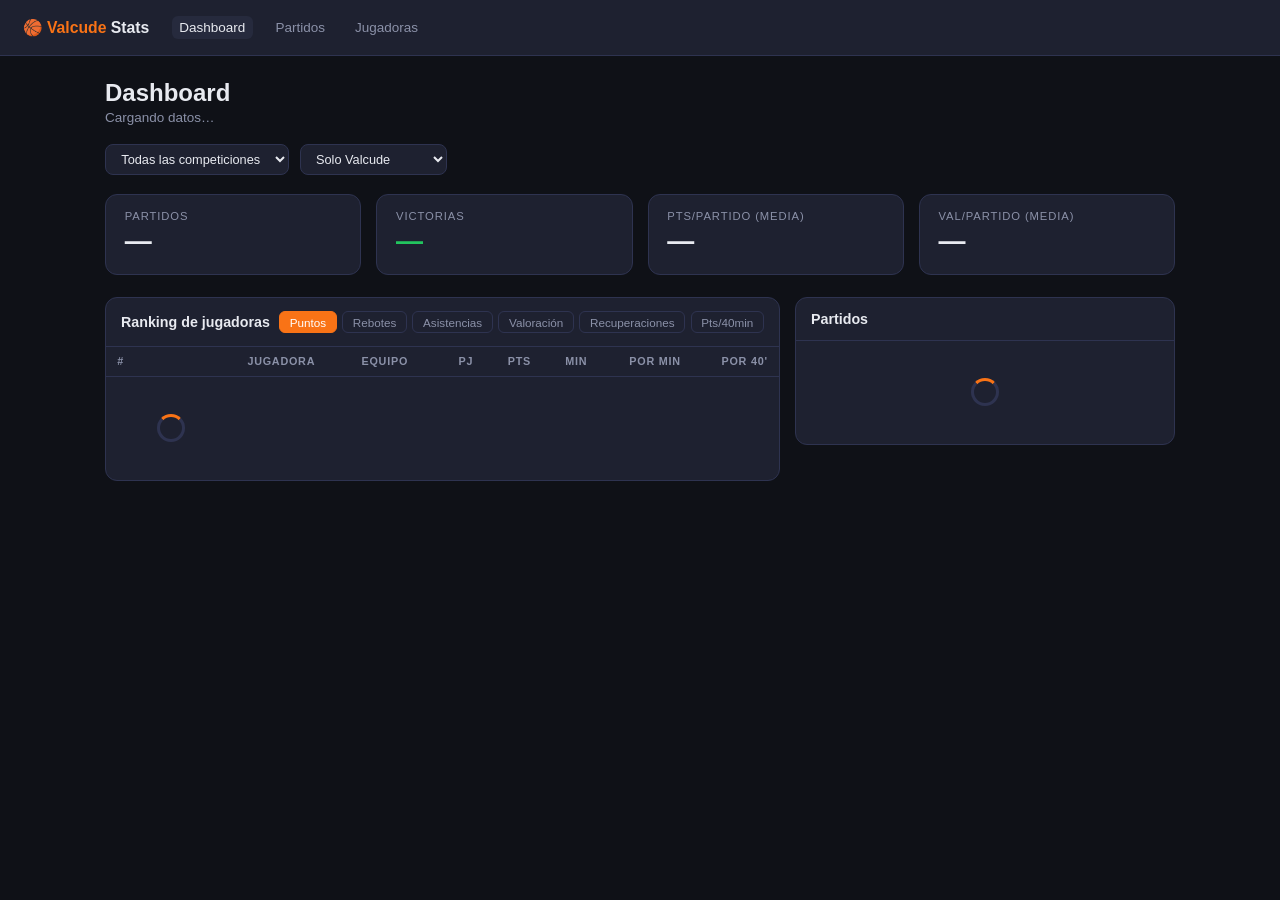
==== index.html @ e9c24c7e "Initial app: dashboard, matches, players, importer - Vanilla JS + Supabase (valcude-stats) + GitHub " ====
<!DOCTYPE html>
<html lang="es">
<head>
  <meta charset="UTF-8">
  <meta name="viewport" content="width=device-width, initial-scale=1.0">
  <title>Valcude Stats</title>
  <link rel="stylesheet" href="css/style.css">
</head>
<body>

<nav>
  <div class="nav-logo">🏀 <span>Valcude</span> Stats</div>
  <div class="nav-links">
    <a href="index.html" class="active">Dashboard</a>
    <a href="match.html">Partidos</a>
    <a href="player.html">Jugadoras</a>
  </div>
  <div class="nav-spacer"></div>
  <a id="nav-import" href="import.html" class="btn btn-primary" style="display:none">+ Importar</a>
</nav>

<div class="page">
  <div class="page-header">
    <h1>Dashboard</h1>
    <p id="subtitle">Cargando datos…</p>
  </div>

  <!-- Filtros -->
  <div class="filters">
    <select id="competitionFilter"><option value="">Todas las competiciones</option></select>
    <select id="teamFilter">
      <option value="valcude">Solo Valcude</option>
      <option value="">Todos los equipos</option>
    </select>
  </div>

  <!-- Tarjetas de resumen -->
  <div class="stat-grid" id="statCards">
    <div class="stat-card"><div class="label">Partidos</div><div class="value" id="c-games">—</div></div>
    <div class="stat-card"><div class="label">Victorias</div><div class="value result-win" id="c-wins">—</div><div class="sub" id="c-record"></div></div>
    <div class="stat-card"><div class="label">Pts/partido (media)</div><div class="value" id="c-ppg">—</div></div>
    <div class="stat-card"><div class="label">Val/partido (media)</div><div class="value" id="c-vpg">—</div></div>
  </div>

  <div class="two-col">
    <!-- Leaderboard -->
    <div class="panel">
      <div class="panel-header">
        <h2>Ranking de jugadoras</h2>
        <div class="tabs" id="leaderTabs">
          <button class="tab active" data-stat="avg_pts">Puntos</button>
          <button class="tab" data-stat="avg_reb">Rebotes</button>
          <button class="tab" data-stat="avg_ast">Asistencias</button>
          <button class="tab" data-stat="avg_val">Valoración</button>
          <button class="tab" data-stat="avg_stl">Recuperaciones</button>
          <button class="tab" data-stat="per40_pts">Pts/40min</button>
        </div>
      </div>
      <div class="table-wrap">
        <table>
          <thead>
            <tr>
              <th>#</th>
              <th>Jugadora</th>
              <th>Equipo</th>
              <th class="num">PJ</th>
              <th class="num" id="th-main">PTS</th>
              <th class="num">MIN</th>
              <th class="num">Por min</th>
              <th class="num">Por 40'</th>
            </tr>
          </thead>
          <tbody id="leaderBody">
            <tr><td colspan="8" class="loading"><div class="spinner"></div></td></tr>
          </tbody>
        </table>
      </div>
    </div>

    <!-- Lista de partidos -->
    <div class="panel">
      <div class="panel-header"><h2>Partidos</h2></div>
      <div id="matchList"><div class="loading"><div class="spinner"></div></div></div>
    </div>
  </div>
</div>

<script type="module">
import { getMatches, getLeaderboard, getCompetitions, getTeams } from './js/db.js'
import { updateNavAuth } from './js/auth.js'
import { fmt, fmtPct, titleCase, shortName, resultClass } from './js/utils.js'
import { HOME_TEAM } from './js/config.js'

updateNavAuth()

let allMatches = []
let leaderboard = []
let currentStat = 'avg_pts'
let competitionFilter = ''
let showAllTeams = false

const STAT_LABELS = {
  avg_pts: 'PTS', avg_reb: 'REB', avg_ast: 'AST',
  avg_val: 'VAL', avg_stl: 'REC', per40_pts: 'Pts/40',
}
const PER_MIN_KEY = {
  avg_pts: 'per40_pts', avg_reb: 'per40_reb',
  avg_ast: 'per40_ast', avg_val: 'per40_val',
  avg_stl: null, per40_pts: null,
}

async function init() {
  const [competitions, matches, leaders] = await Promise.all([
    getCompetitions(),
    getMatches(),
    getLeaderboard(),
  ])

  allMatches = matches
  leaderboard = leaders

  // Poblar selector de competición
  const sel = document.getElementById('competitionFilter')
  for (const c of competitions) {
    const opt = document.createElement('option')
    opt.value = c.id
    opt.textContent = `${c.name} ${c.season}`
    sel.appendChild(opt)
  }

  render()
}

function getValcudeTeamId() {
  // Busca el equipo principal en los datos cargados
  const team = leaderboard.find(p =>
    p.player?.team?.name?.includes('VALCUDE')
  )?.player?.team
  return team?.id || null
}

function filteredMatches() {
  return allMatches.filter(m => {
    if (competitionFilter && m.competition?.id != competitionFilter) return false
    return true
  })
}

function filteredLeaderboard() {
  let rows = leaderboard
  if (!showAllTeams) rows = rows.filter(p => p.player?.team?.name?.includes('VALCUDE'))
  return rows
}

function render() {
  const matches = filteredMatches()
  const leaders = filteredLeaderboard()

  // Calcular stats de Valcude
  const valcudeMatches = matches.filter(m =>
    m.team1?.name?.includes('VALCUDE') || m.team2?.name?.includes('VALCUDE')
  )
  let wins = 0, totalPts = 0, totalVal = 0
  for (const m of valcudeMatches) {
    const isTeam1 = m.team1?.name?.includes('VALCUDE')
    const myScore = isTeam1 ? m.team1_score : m.team2_score
    const theirScore = isTeam1 ? m.team2_score : m.team1_score
    if (myScore > theirScore) wins++
    totalPts += myScore || 0
  }

  const valcudePlayers = leaderboard.filter(p => p.player?.team?.name?.includes('VALCUDE'))
  for (const p of valcudePlayers) totalVal += p.avg_val || 0

  document.getElementById('subtitle').textContent =
    `${valcudeMatches.length} partidos · ${matches[0]?.competition?.name || ''} ${matches[0]?.competition?.season || ''}`
  document.getElementById('c-games').textContent = valcudeMatches.length
  document.getElementById('c-wins').textContent = wins
  document.getElementById('c-record').textContent = `${wins}V – ${valcudeMatches.length - wins}D`
  document.getElementById('c-ppg').textContent = valcudeMatches.length
    ? fmt(totalPts / valcudeMatches.length, 1)
    : '—'
  document.getElementById('c-vpg').textContent = valcudePlayers.length
    ? fmt(totalVal / valcudePlayers.length, 1)
    : '—'

  renderLeader(leaders)
  renderMatches(matches)
}

function renderLeader(leaders) {
  document.getElementById('th-main').textContent = STAT_LABELS[currentStat]
  const sorted = [...leaders].sort((a, b) => (b[currentStat] || 0) - (a[currentStat] || 0))
  const per40Key = PER_MIN_KEY[currentStat]

  const rows = sorted.map((p, i) => {
    const val = p[currentStat]
    const perMin = p.avg_min > 0 ? val / p.avg_min : null
    const p40 = per40Key ? (p[per40Key] ?? null) : (p.avg_min > 0 ? (val / p.avg_min) * 40 : null)
    return `<tr>
      <td class="rank">${i + 1}</td>
      <td class="player-name"><a href="player.html?id=${p.player.id}">${titleCase(p.player.name)}</a></td>
      <td class="team-name">${titleCase(p.player.team?.name || '')}</td>
      <td class="num">${p.games}</td>
      <td class="num"><strong>${fmt(val, 1)}</strong></td>
      <td class="num">${fmt(p.avg_min, 1)}'</td>
      <td class="num">${perMin != null ? fmt(perMin, 2) : '—'}</td>
      <td class="num">${p40 != null ? fmt(p40, 1) : '—'}</td>
    </tr>`
  }).join('')

  document.getElementById('leaderBody').innerHTML = rows || '<tr><td colspan="8" class="empty">Sin datos</td></tr>'
}

function renderMatches(matches) {
  const html = matches.map(m => {
    const isValcude1 = m.team1?.name?.includes('VALCUDE')
    const myScore = isValcude1 ? m.team1_score : m.team2_score
    const theirScore = isValcude1 ? m.team2_score : m.team1_score
    const rival = isValcude1 ? m.team2?.name : m.team1?.name
    const won = myScore > theirScore
    const cls = won ? 'result-win' : 'result-loss'
    return `<a class="match-item" href="match.html?id=${m.id}">
      <span class="match-jornada">J${m.jornada || '?'}</span>
      <span class="match-teams">
        <strong>Valcude</strong>
        <span class="rival"> vs ${titleCase(rival || '')}</span>
      </span>
      <span class="match-score ${cls}">${myScore ?? '?'}–${theirScore ?? '?'}</span>
    </a>`
  }).join('')

  document.getElementById('matchList').innerHTML = html || '<div class="empty">Sin partidos</div>'
}

// Tabs de stat
document.getElementById('leaderTabs').addEventListener('click', e => {
  const btn = e.target.closest('.tab')
  if (!btn) return
  document.querySelectorAll('.tab').forEach(t => t.classList.remove('active'))
  btn.classList.add('active')
  currentStat = btn.dataset.stat
  renderLeader(filteredLeaderboard())
})

// Filtro de competición
document.getElementById('competitionFilter').addEventListener('change', e => {
  competitionFilter = e.target.value
  render()
})

// Filtro de equipo
document.getElementById('teamFilter').addEventListener('change', e => {
  showAllTeams = e.target.value === ''
  render()
})

init().catch(err => console.error(err))
</script>
</body>
</html>
---- css/style.css ----
/* ── Variables ──────────────────────────────────────── */
:root {
  --bg:      #0f1117;
  --card:    #1e2130;
  --card2:   #262a3d;
  --border:  #2e3350;
  --text:    #e8eaf0;
  --text2:   #8b91a8;
  --accent:  #f97316;
  --accent2: #fb923c;
  --win:     #22c55e;
  --loss:    #ef4444;
}

/* ── Reset ──────────────────────────────────────────── */
*, *::before, *::after { box-sizing: border-box; margin: 0; padding: 0; }
html { font-size: 15px; }
body {
  font-family: -apple-system, BlinkMacSystemFont, 'Segoe UI', sans-serif;
  background: var(--bg);
  color: var(--text);
  min-height: 100vh;
}
a { color: var(--accent); text-decoration: none; }
a:hover { color: var(--accent2); text-decoration: underline; }

/* ── Nav ────────────────────────────────────────────── */
nav {
  display: flex;
  align-items: center;
  gap: 1.5rem;
  padding: 0 1.5rem;
  height: 56px;
  background: var(--card);
  border-bottom: 1px solid var(--border);
  position: sticky;
  top: 0;
  z-index: 100;
}
.nav-logo {
  font-weight: 700;
  font-size: 1.05rem;
  white-space: nowrap;
}
.nav-logo span { color: var(--accent); }
.nav-links { display: flex; gap: 1rem; }
.nav-links a {
  color: var(--text2);
  font-size: .9rem;
  padding: .25rem .5rem;
  border-radius: 6px;
  transition: color .15s, background .15s;
}
.nav-links a:hover, .nav-links a.active {
  color: var(--text);
  background: var(--card2);
  text-decoration: none;
}
.nav-spacer { flex: 1; }

/* ── Buttons ────────────────────────────────────────── */
.btn {
  display: inline-flex;
  align-items: center;
  gap: .4rem;
  padding: .4rem .9rem;
  border: none;
  border-radius: 8px;
  font-size: .85rem;
  font-weight: 600;
  cursor: pointer;
  transition: opacity .15s;
}
.btn:hover { opacity: .85; text-decoration: none; }
.btn-primary { background: var(--accent); color: #fff; }
.btn-secondary { background: var(--card2); color: var(--text); }

/* ── Page layout ────────────────────────────────────── */
.page {
  max-width: 1100px;
  margin: 0 auto;
  padding: 1.5rem 1rem 3rem;
}
.page-header { margin-bottom: 1.25rem; }
.page-header h1 { font-size: 1.6rem; margin-bottom: .25rem; }
.page-header p { color: var(--text2); font-size: .9rem; }

/* ── Filters ────────────────────────────────────────── */
.filters {
  display: flex;
  gap: .75rem;
  margin-bottom: 1.25rem;
  flex-wrap: wrap;
}
.filters select {
  background: var(--card);
  border: 1px solid var(--border);
  color: var(--text);
  padding: .4rem .75rem;
  border-radius: 8px;
  font-size: .85rem;
  cursor: pointer;
}

/* ── Stat grid ──────────────────────────────────────── */
.stat-grid {
  display: grid;
  grid-template-columns: repeat(auto-fit, minmax(140px, 1fr));
  gap: 1rem;
  margin-bottom: 1.5rem;
}
.stat-card {
  background: var(--card);
  border: 1px solid var(--border);
  border-radius: 12px;
  padding: 1rem 1.25rem;
}
.stat-card .label {
  font-size: .75rem;
  text-transform: uppercase;
  letter-spacing: .08em;
  color: var(--text2);
  margin-bottom: .4rem;
}
.stat-card .value { font-size: 1.8rem; font-weight: 700; line-height: 1; }
.stat-card .sub { font-size: .8rem; color: var(--text2); margin-top: .25rem; }

/* ── Two-column layout ──────────────────────────────── */
.two-col {
  display: grid;
  grid-template-columns: 1fr 380px;
  gap: 1rem;
  align-items: start;
}
@media (max-width: 800px) {
  .two-col { grid-template-columns: 1fr; }
}

/* ── Panel ──────────────────────────────────────────── */
.panel {
  background: var(--card);
  border: 1px solid var(--border);
  border-radius: 12px;
  overflow: hidden;
}
.panel-header {
  display: flex;
  align-items: center;
  justify-content: space-between;
  flex-wrap: wrap;
  gap: .5rem;
  padding: .85rem 1rem;
  border-bottom: 1px solid var(--border);
}
.panel-header h2 { font-size: .95rem; font-weight: 600; }
.panel-body { padding: 1rem; }

/* ── Tabs ───────────────────────────────────────────── */
.tabs { display: flex; gap: .35rem; flex-wrap: wrap; }
.tab {
  background: none;
  border: 1px solid var(--border);
  color: var(--text2);
  padding: .25rem .65rem;
  border-radius: 6px;
  font-size: .78rem;
  cursor: pointer;
  transition: all .15s;
}
.tab.active, .tab:hover {
  background: var(--accent);
  border-color: var(--accent);
  color: #fff;
}

/* ── Tables ─────────────────────────────────────────── */
.table-wrap { overflow-x: auto; }
table { width: 100%; border-collapse: collapse; font-size: .85rem; }
thead th {
  padding: .55rem .75rem;
  text-align: left;
  font-size: .72rem;
  text-transform: uppercase;
  letter-spacing: .07em;
  color: var(--text2);
  border-bottom: 1px solid var(--border);
  white-space: nowrap;
}
tbody tr { border-bottom: 1px solid var(--border); transition: background .1s; }
tbody tr:last-child { border-bottom: none; }
tbody tr:hover { background: var(--card2); }
td { padding: .55rem .75rem; white-space: nowrap; }
th.num, td.num { text-align: right; }
.highlight { color: var(--accent); }
.rank { color: var(--text2); width: 2rem; }
.player-name a { color: var(--text); font-weight: 500; }
.player-name a:hover { color: var(--accent); text-decoration: none; }
.team-name { color: var(--text2); font-size: .8rem; }

/* ── Badges ─────────────────────────────────────────── */
.badge {
  display: inline-block;
  padding: .15rem .5rem;
  border-radius: 5px;
  font-size: .75rem;
  font-weight: 700;
}
.badge-win  { background: rgba(34,197,94,.15); color: var(--win); }
.badge-loss { background: rgba(239,68,68,.15);  color: var(--loss); }

/* ── Match list ─────────────────────────────────────── */
.match-item {
  display: flex;
  align-items: center;
  gap: .75rem;
  padding: .7rem 1rem;
  border-bottom: 1px solid var(--border);
  color: var(--text);
  transition: background .1s;
  text-decoration: none;
}
.match-item:last-child { border-bottom: none; }
.match-item:hover { background: var(--card2); text-decoration: none; }
.match-jornada {
  font-size: .72rem;
  color: var(--text2);
  min-width: 24px;
}
.match-teams { flex: 1; font-size: .88rem; }
.match-teams strong { color: var(--text); }
.rival { color: var(--text2); }
.match-score {
  font-weight: 700;
  font-size: .9rem;
  min-width: 60px;
  text-align: right;
}
.result-win  { color: var(--win); }
.result-loss { color: var(--loss); }

/* ── Player header ──────────────────────────────────── */
.player-header {
  display: flex;
  align-items: center;
  gap: 1.25rem;
  margin-bottom: 1.5rem;
}
.player-number {
  font-size: 3rem;
  font-weight: 800;
  color: var(--accent);
  line-height: 1;
  min-width: 80px;
  text-align: center;
}
.player-info h1 { font-size: 1.5rem; }
.player-info .team { color: var(--text2); margin-top: .2rem; }
.player-avg-grid {
  display: grid;
  grid-template-columns: repeat(auto-fit, minmax(110px, 1fr));
  gap: .75rem;
  margin-bottom: 1.5rem;
}

/* ── Chart ──────────────────────────────────────────── */
.chart-container { position: relative; height: 220px; }

/* ── Box score ──────────────────────────────────────── */
.box-header {
  display: grid;
  grid-template-columns: 1fr auto 1fr;
  align-items: center;
  gap: 1rem;
  padding: 1.25rem 1rem;
  text-align: center;
}
.box-team { font-size: 1.05rem; font-weight: 700; }
.box-score {
  font-size: 2.5rem;
  font-weight: 800;
  letter-spacing: .05em;
}
.box-score .score-sep { color: var(--text2); padding: 0 .4rem; }
.box-meta {
  font-size: .78rem;
  color: var(--text2);
  text-align: center;
  padding: 0 1rem .75rem;
}
.box-totals { font-weight: 700; background: var(--card2); }

/* ── Auth / Import ──────────────────────────────────── */
.auth-wrap {
  max-width: 360px;
  margin: 4rem auto;
  background: var(--card);
  border: 1px solid var(--border);
  border-radius: 16px;
  padding: 2rem;
}
.auth-wrap h2 { margin-bottom: 1.25rem; font-size: 1.2rem; }
.form-group { margin-bottom: 1rem; }
.form-group label {
  display: block;
  font-size: .82rem;
  color: var(--text2);
  margin-bottom: .35rem;
}
.form-group input {
  width: 100%;
  background: var(--bg);
  border: 1px solid var(--border);
  color: var(--text);
  padding: .55rem .75rem;
  border-radius: 8px;
  font-size: .9rem;
}
.form-group input:focus { outline: 2px solid var(--accent); outline-offset: -1px; }
.form-error { color: var(--loss); font-size: .82rem; margin-top: .75rem; display: none; }

/* ── Dropzone ───────────────────────────────────────── */
.dropzone {
  border: 2px dashed var(--border);
  border-radius: 16px;
  padding: 3rem 2rem;
  text-align: center;
  cursor: pointer;
  transition: border-color .15s, background .15s;
  margin-bottom: 1.5rem;
}
.dropzone.drag-over {
  border-color: var(--accent);
  background: rgba(249,115,22,.06);
}
.dropzone-icon { font-size: 2.5rem; margin-bottom: .75rem; }
.dropzone-text { color: var(--text2); font-size: .9rem; }
.dropzone-text strong { color: var(--text); }

/* ── Import log ─────────────────────────────────────── */
.import-log {
  background: var(--bg);
  border: 1px solid var(--border);
  border-radius: 8px;
  padding: .75rem 1rem;
  font-size: .8rem;
  font-family: monospace;
  max-height: 300px;
  overflow-y: auto;
}
.log-ok   { color: var(--win); }
.log-err  { color: var(--loss); }
.log-info { color: var(--text2); }

/* ── Spinner / Empty / Loading ──────────────────────── */
.loading {
  display: flex;
  justify-content: center;
  padding: 2.5rem;
}
.spinner {
  width: 28px; height: 28px;
  border: 3px solid var(--border);
  border-top-color: var(--accent);
  border-radius: 50%;
  animation: spin .7s linear infinite;
}
@keyframes spin { to { transform: rotate(360deg); } }
.empty {
  text-align: center;
  color: var(--text2);
  padding: 2rem;
  font-size: .9rem;
}

/* ── Preview tables (import) ────────────────────────── */
.preview-section { margin-bottom: 1.5rem; }
.preview-section h3 { font-size: .9rem; margin-bottom: .5rem; color: var(--text2); }
.preview-meta {
  display: flex;
  gap: 1rem;
  align-items: center;
  margin-bottom: 1rem;
  flex-wrap: wrap;
}
.preview-meta label { font-size: .82rem; color: var(--text2); }
.preview-meta input {
  background: var(--bg);
  border: 1px solid var(--border);
  color: var(--text);
  padding: .3rem .6rem;
  border-radius: 6px;
  font-size: .85rem;
  width: 80px;
}
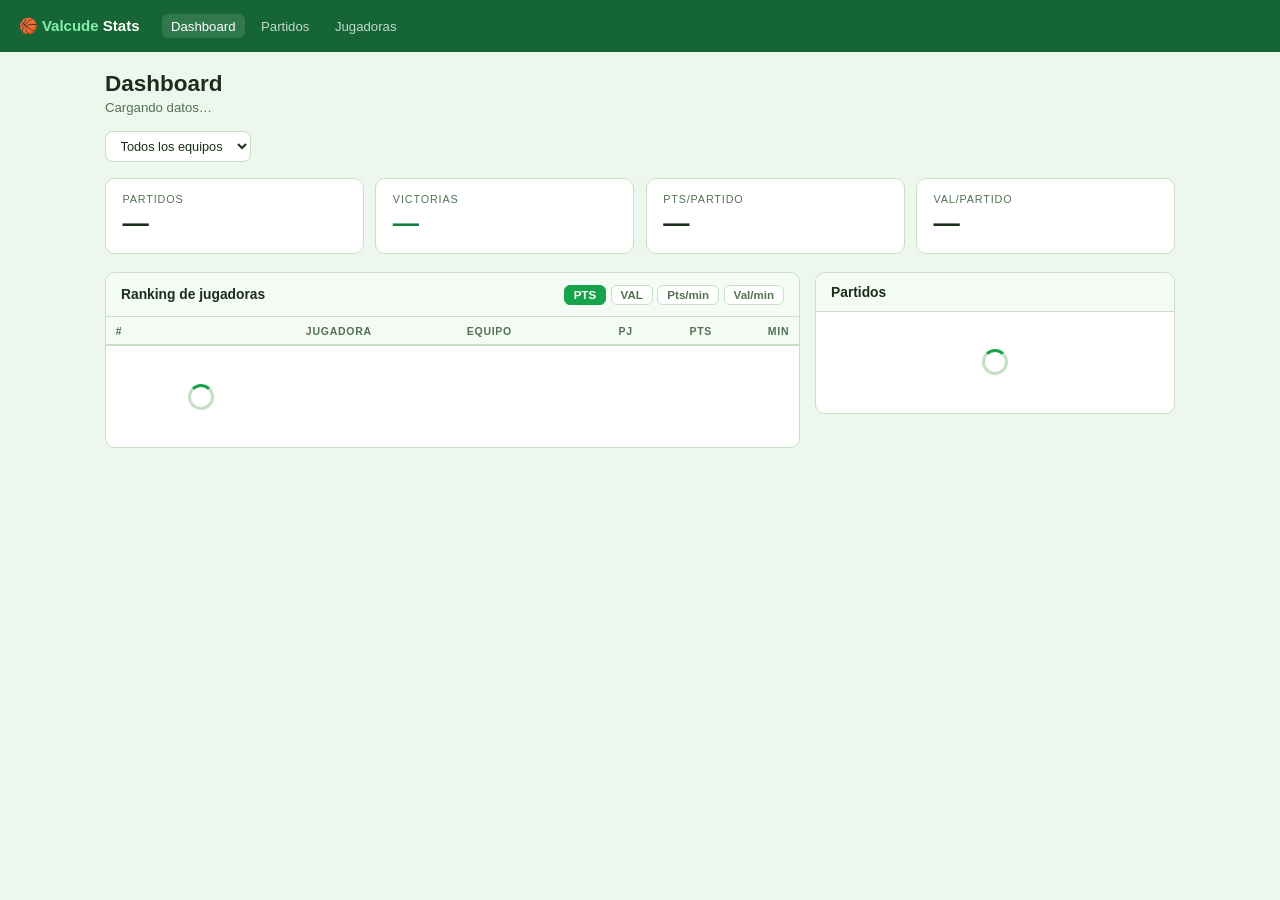
==== commit 78031f42: "UX: tema verde claro, sin rebotes/asistencias, pts/min, responsive - Tema visual: fondo claro (#eef7" ====
--- a/index.html
+++ b/index.html
@@ -25,11 +25,9 @@
     <p id="subtitle">Cargando datos…</p>
   </div>
 
-  <!-- Filtros -->
+  <!-- Filtro de equipo -->
   <div class="filters">
-    <select id="competitionFilter"><option value="">Todas las competiciones</option></select>
     <select id="teamFilter">
-      <option value="valcude">Solo Valcude</option>
       <option value="">Todos los equipos</option>
     </select>
   </div>
@@ -38,8 +36,8 @@
   <div class="stat-grid" id="statCards">
     <div class="stat-card"><div class="label">Partidos</div><div class="value" id="c-games">—</div></div>
     <div class="stat-card"><div class="label">Victorias</div><div class="value result-win" id="c-wins">—</div><div class="sub" id="c-record"></div></div>
-    <div class="stat-card"><div class="label">Pts/partido (media)</div><div class="value" id="c-ppg">—</div></div>
-    <div class="stat-card"><div class="label">Val/partido (media)</div><div class="value" id="c-vpg">—</div></div>
+    <div class="stat-card"><div class="label">Pts/partido</div><div class="value" id="c-ppg">—</div></div>
+    <div class="stat-card"><div class="label">Val/partido</div><div class="value" id="c-vpg">—</div></div>
   </div>
 
   <div class="two-col">
@@ -48,12 +46,10 @@
       <div class="panel-header">
         <h2>Ranking de jugadoras</h2>
         <div class="tabs" id="leaderTabs">
-          <button class="tab active" data-stat="avg_pts">Puntos</button>
-          <button class="tab" data-stat="avg_reb">Rebotes</button>
-          <button class="tab" data-stat="avg_ast">Asistencias</button>
-          <button class="tab" data-stat="avg_val">Valoración</button>
-          <button class="tab" data-stat="avg_stl">Recuperaciones</button>
-          <button class="tab" data-stat="per40_pts">Pts/40min</button>
+          <button class="tab active" data-stat="avg_pts" data-dec="1">PTS</button>
+          <button class="tab" data-stat="avg_val" data-dec="1">VAL</button>
+          <button class="tab" data-stat="perMin_pts" data-dec="2">Pts/min</button>
+          <button class="tab" data-stat="perMin_val" data-dec="2">Val/min</button>
         </div>
       </div>
       <div class="table-wrap">
@@ -62,16 +58,14 @@
             <tr>
               <th>#</th>
               <th>Jugadora</th>
-              <th>Equipo</th>
-              <th class="num">PJ</th>
+              <th class="hide-mobile">Equipo</th>
+              <th class="num hide-mobile">PJ</th>
               <th class="num" id="th-main">PTS</th>
-              <th class="num">MIN</th>
-              <th class="num">Por min</th>
-              <th class="num">Por 40'</th>
+              <th class="num hide-mobile">MIN</th>
             </tr>
           </thead>
           <tbody id="leaderBody">
-            <tr><td colspan="8" class="loading"><div class="spinner"></div></td></tr>
+            <tr><td colspan="6" class="loading"><div class="spinner"></div></td></tr>
           </tbody>
         </table>
       </div>
@@ -86,176 +80,169 @@
 </div>
 
 <script type="module">
-import { getMatches, getLeaderboard, getCompetitions, getTeams } from './js/db.js'
+import { getMatches, getLeaderboard, getTeams } from './js/db.js'
 import { updateNavAuth } from './js/auth.js'
-import { fmt, fmtPct, titleCase, shortName, resultClass } from './js/utils.js'
-import { HOME_TEAM } from './js/config.js'
+import { fmt, titleCase } from './js/utils.js'
 
 updateNavAuth()
 
-let allMatches = []
-let leaderboard = []
-let currentStat = 'avg_pts'
-let competitionFilter = ''
-let showAllTeams = false
-
-const STAT_LABELS = {
-  avg_pts: 'PTS', avg_reb: 'REB', avg_ast: 'AST',
-  avg_val: 'VAL', avg_stl: 'REC', per40_pts: 'Pts/40',
-}
-const PER_MIN_KEY = {
-  avg_pts: 'per40_pts', avg_reb: 'per40_reb',
-  avg_ast: 'per40_ast', avg_val: 'per40_val',
-  avg_stl: null, per40_pts: null,
-}
+let allMatches    = []
+let leaderboard   = []
+let allTeams      = []
+let selectedTeamId = null
+let currentStat    = 'avg_pts'
+let currentDec     = 1
 
 async function init() {
-  const [competitions, matches, leaders] = await Promise.all([
-    getCompetitions(),
+  const [teams, matches, leaders] = await Promise.all([
+    getTeams(),
     getMatches(),
     getLeaderboard(),
   ])
 
-  allMatches = matches
+  allTeams    = teams
+  allMatches  = matches
   leaderboard = leaders
 
-  // Poblar selector de competición
-  const sel = document.getElementById('competitionFilter')
-  for (const c of competitions) {
+  // Selector de equipo
+  const sel = document.getElementById('teamFilter')
+  for (const t of teams) {
     const opt = document.createElement('option')
-    opt.value = c.id
-    opt.textContent = `${c.name} ${c.season}`
+    opt.value = t.id
+    opt.textContent = titleCase(t.name)
     sel.appendChild(opt)
   }
 
+  // Default: primer Valcude encontrado
+  const valcude = teams.find(t => t.name === 'VALCUDE ALCOBENDAS')
+  if (valcude) {
+    sel.value = valcude.id
+    selectedTeamId = valcude.id
+  }
+
   render()
 }
 
-function getValcudeTeamId() {
-  // Busca el equipo principal en los datos cargados
-  const team = leaderboard.find(p =>
-    p.player?.team?.name?.includes('VALCUDE')
-  )?.player?.team
-  return team?.id || null
-}
-
+/* ── Filtros ─────────────────────────────────────────── */
 function filteredMatches() {
-  return allMatches.filter(m => {
-    if (competitionFilter && m.competition?.id != competitionFilter) return false
-    return true
-  })
+  if (!selectedTeamId) return allMatches
+  return allMatches.filter(m =>
+    m.team1?.id === selectedTeamId || m.team2?.id === selectedTeamId
+  )
 }
 
 function filteredLeaderboard() {
-  let rows = leaderboard
-  if (!showAllTeams) rows = rows.filter(p => p.player?.team?.name?.includes('VALCUDE'))
-  return rows
-}
-
+  if (!selectedTeamId) return leaderboard
+  return leaderboard.filter(p => p.player?.team?.id === selectedTeamId)
+}
+
+/* ── Render ──────────────────────────────────────────── */
 function render() {
   const matches = filteredMatches()
   const leaders = filteredLeaderboard()
 
-  // Calcular stats de Valcude
-  const valcudeMatches = matches.filter(m =>
-    m.team1?.name?.includes('VALCUDE') || m.team2?.name?.includes('VALCUDE')
-  )
-  let wins = 0, totalPts = 0, totalVal = 0
-  for (const m of valcudeMatches) {
-    const isTeam1 = m.team1?.name?.includes('VALCUDE')
-    const myScore = isTeam1 ? m.team1_score : m.team2_score
-    const theirScore = isTeam1 ? m.team2_score : m.team1_score
-    if (myScore > theirScore) wins++
-    totalPts += myScore || 0
+  // Summary cards
+  let wins = 0, totalPts = 0
+  for (const m of matches) {
+    if (selectedTeamId) {
+      const isT1  = m.team1?.id === selectedTeamId
+      const myPts = isT1 ? m.team1_score : m.team2_score
+      const thPts = isT1 ? m.team2_score : m.team1_score
+      if (myPts > thPts) wins++
+      totalPts += myPts || 0
+    }
   }
 
-  const valcudePlayers = leaderboard.filter(p => p.player?.team?.name?.includes('VALCUDE'))
-  for (const p of valcudePlayers) totalVal += p.avg_val || 0
+  const teamName = selectedTeamId
+    ? titleCase(allTeams.find(t => t.id === selectedTeamId)?.name || '')
+    : 'Todos los equipos'
 
   document.getElementById('subtitle').textContent =
-    `${valcudeMatches.length} partidos · ${matches[0]?.competition?.name || ''} ${matches[0]?.competition?.season || ''}`
-  document.getElementById('c-games').textContent = valcudeMatches.length
-  document.getElementById('c-wins').textContent = wins
-  document.getElementById('c-record').textContent = `${wins}V – ${valcudeMatches.length - wins}D`
-  document.getElementById('c-ppg').textContent = valcudeMatches.length
-    ? fmt(totalPts / valcudeMatches.length, 1)
+    `${teamName} · ${matches.length} partido${matches.length !== 1 ? 's' : ''} · ${matches[0]?.competition?.name || ''} ${matches[0]?.competition?.season || ''}`
+
+  document.getElementById('c-games').textContent = matches.length
+  document.getElementById('c-wins').textContent  = selectedTeamId ? wins : '—'
+  document.getElementById('c-record').textContent = selectedTeamId && matches.length
+    ? `${wins}V – ${matches.length - wins}D`
+    : ''
+  document.getElementById('c-ppg').textContent = selectedTeamId && matches.length
+    ? fmt(totalPts / matches.length, 1)
     : '—'
-  document.getElementById('c-vpg').textContent = valcudePlayers.length
-    ? fmt(totalVal / valcudePlayers.length, 1)
-    : '—'
+
+  // Val/partido = media de avg_val de jugadoras del equipo
+  const avgVal = leaders.length
+    ? leaders.reduce((s, p) => s + (p.avg_val || 0), 0) / leaders.length
+    : null
+  document.getElementById('c-vpg').textContent = avgVal != null ? fmt(avgVal, 1) : '—'
 
   renderLeader(leaders)
   renderMatches(matches)
 }
 
 function renderLeader(leaders) {
-  document.getElementById('th-main').textContent = STAT_LABELS[currentStat]
-  const sorted = [...leaders].sort((a, b) => (b[currentStat] || 0) - (a[currentStat] || 0))
-  const per40Key = PER_MIN_KEY[currentStat]
+  document.getElementById('th-main').textContent =
+    document.querySelector('#leaderTabs .tab.active')?.textContent || 'PTS'
+
+  const sorted = [...leaders]
+    .filter(p => p[currentStat] != null)
+    .sort((a, b) => (b[currentStat] || 0) - (a[currentStat] || 0))
 
   const rows = sorted.map((p, i) => {
     const val = p[currentStat]
-    const perMin = p.avg_min > 0 ? val / p.avg_min : null
-    const p40 = per40Key ? (p[per40Key] ?? null) : (p.avg_min > 0 ? (val / p.avg_min) * 40 : null)
     return `<tr>
       <td class="rank">${i + 1}</td>
       <td class="player-name"><a href="player.html?id=${p.player.id}">${titleCase(p.player.name)}</a></td>
-      <td class="team-name">${titleCase(p.player.team?.name || '')}</td>
-      <td class="num">${p.games}</td>
-      <td class="num"><strong>${fmt(val, 1)}</strong></td>
-      <td class="num">${fmt(p.avg_min, 1)}'</td>
-      <td class="num">${perMin != null ? fmt(perMin, 2) : '—'}</td>
-      <td class="num">${p40 != null ? fmt(p40, 1) : '—'}</td>
+      <td class="team-name hide-mobile">${titleCase(p.player.team?.name || '')}</td>
+      <td class="num hide-mobile">${p.games}</td>
+      <td class="num highlight"><strong>${fmt(val, currentDec)}</strong></td>
+      <td class="num hide-mobile">${fmt(p.avg_min, 1)}'</td>
     </tr>`
   }).join('')
 
-  document.getElementById('leaderBody').innerHTML = rows || '<tr><td colspan="8" class="empty">Sin datos</td></tr>'
+  document.getElementById('leaderBody').innerHTML =
+    rows || '<tr><td colspan="6" class="empty">Sin datos</td></tr>'
 }
 
 function renderMatches(matches) {
   const html = matches.map(m => {
-    const isValcude1 = m.team1?.name?.includes('VALCUDE')
-    const myScore = isValcude1 ? m.team1_score : m.team2_score
-    const theirScore = isValcude1 ? m.team2_score : m.team1_score
-    const rival = isValcude1 ? m.team2?.name : m.team1?.name
-    const won = myScore > theirScore
-    const cls = won ? 'result-win' : 'result-loss'
+    const isT1     = m.team1?.id === selectedTeamId
+    const myScore  = selectedTeamId ? (isT1 ? m.team1_score : m.team2_score) : m.team1_score
+    const thScore  = selectedTeamId ? (isT1 ? m.team2_score : m.team1_score) : m.team2_score
+    const myTeam   = selectedTeamId ? (isT1 ? m.team1 : m.team2)  : m.team1
+    const rival    = selectedTeamId ? (isT1 ? m.team2 : m.team1)  : m.team2
+    const won      = selectedTeamId && myScore > thScore
+    const cls      = selectedTeamId ? (won ? 'result-win' : 'result-loss') : ''
     return `<a class="match-item" href="match.html?id=${m.id}">
       <span class="match-jornada">J${m.jornada || '?'}</span>
       <span class="match-teams">
-        <strong>Valcude</strong>
-        <span class="rival"> vs ${titleCase(rival || '')}</span>
+        <strong>${titleCase(myTeam?.name || '')}</strong>
+        <span class="rival"> vs ${titleCase(rival?.name || '')}</span>
       </span>
-      <span class="match-score ${cls}">${myScore ?? '?'}–${theirScore ?? '?'}</span>
+      <span class="match-score ${cls}">${myScore ?? '?'}–${thScore ?? '?'}</span>
     </a>`
   }).join('')
 
-  document.getElementById('matchList').innerHTML = html || '<div class="empty">Sin partidos</div>'
-}
-
-// Tabs de stat
+  document.getElementById('matchList').innerHTML =
+    html || '<div class="empty">Sin partidos</div>'
+}
+
+/* ── Eventos ─────────────────────────────────────────── */
 document.getElementById('leaderTabs').addEventListener('click', e => {
   const btn = e.target.closest('.tab')
   if (!btn) return
-  document.querySelectorAll('.tab').forEach(t => t.classList.remove('active'))
+  document.querySelectorAll('#leaderTabs .tab').forEach(t => t.classList.remove('active'))
   btn.classList.add('active')
   currentStat = btn.dataset.stat
+  currentDec  = Number(btn.dataset.dec) || 1
   renderLeader(filteredLeaderboard())
 })
 
-// Filtro de competición
-document.getElementById('competitionFilter').addEventListener('change', e => {
-  competitionFilter = e.target.value
+document.getElementById('teamFilter').addEventListener('change', e => {
+  selectedTeamId = e.target.value || null
   render()
 })
 
-// Filtro de equipo
-document.getElementById('teamFilter').addEventListener('change', e => {
-  showAllTeams = e.target.value === ''
-  render()
-})
-
-init().catch(err => console.error(err))
+init().catch(console.error)
 </script>
 </body>
 </html>
--- a/css/style.css
+++ b/css/style.css
@@ -1,15 +1,17 @@
-/* ── Variables ──────────────────────────────────────── */
+/* ── Variables — tema claro verde ───────────────────── */
 :root {
-  --bg:      #0f1117;
-  --card:    #1e2130;
-  --card2:   #262a3d;
-  --border:  #2e3350;
-  --text:    #e8eaf0;
-  --text2:   #8b91a8;
-  --accent:  #f97316;
-  --accent2: #fb923c;
-  --win:     #22c55e;
-  --loss:    #ef4444;
+  --bg:      #eef7ee;
+  --card:    #ffffff;
+  --card2:   #f4faf4;
+  --border:  #c6dfc6;
+  --text:    #1a2e1a;
+  --text2:   #527252;
+  --accent:  #16a34a;
+  --accent2: #15803d;
+  --win:     #15803d;
+  --loss:    #dc2626;
+  --nav-bg:  #166534;
+  --nav-link: rgba(255,255,255,.75);
 }
 
 /* ── Reset ──────────────────────────────────────────── */
@@ -21,39 +23,39 @@
   color: var(--text);
   min-height: 100vh;
 }
-a { color: var(--accent); text-decoration: none; }
-a:hover { color: var(--accent2); text-decoration: underline; }
+a { color: var(--accent2); text-decoration: none; }
+a:hover { color: var(--accent); text-decoration: underline; }
 
 /* ── Nav ────────────────────────────────────────────── */
 nav {
   display: flex;
   align-items: center;
   gap: 1.5rem;
-  padding: 0 1.5rem;
-  height: 56px;
-  background: var(--card);
-  border-bottom: 1px solid var(--border);
+  padding: 0 1.25rem;
+  height: 52px;
+  background: var(--nav-bg);
   position: sticky;
   top: 0;
   z-index: 100;
 }
 .nav-logo {
   font-weight: 700;
-  font-size: 1.05rem;
+  font-size: 1rem;
   white-space: nowrap;
-}
-.nav-logo span { color: var(--accent); }
-.nav-links { display: flex; gap: 1rem; }
+  color: #fff;
+}
+.nav-logo span { color: #86efac; }
+.nav-links { display: flex; gap: .5rem; }
 .nav-links a {
-  color: var(--text2);
-  font-size: .9rem;
-  padding: .25rem .5rem;
+  color: var(--nav-link);
+  font-size: .88rem;
+  padding: .3rem .6rem;
   border-radius: 6px;
   transition: color .15s, background .15s;
 }
 .nav-links a:hover, .nav-links a.active {
-  color: var(--text);
-  background: var(--card2);
+  color: #fff;
+  background: rgba(255,255,255,.12);
   text-decoration: none;
 }
 .nav-spacer { flex: 1; }
@@ -72,67 +74,69 @@
   transition: opacity .15s;
 }
 .btn:hover { opacity: .85; text-decoration: none; }
-.btn-primary { background: var(--accent); color: #fff; }
-.btn-secondary { background: var(--card2); color: var(--text); }
+.btn-primary  { background: var(--accent); color: #fff; }
+.btn-secondary { background: var(--card2); color: var(--text); border: 1px solid var(--border); }
+.btn-ghost    { background: rgba(255,255,255,.15); color: #fff; }
 
 /* ── Page layout ────────────────────────────────────── */
 .page {
   max-width: 1100px;
   margin: 0 auto;
-  padding: 1.5rem 1rem 3rem;
-}
-.page-header { margin-bottom: 1.25rem; }
-.page-header h1 { font-size: 1.6rem; margin-bottom: .25rem; }
-.page-header p { color: var(--text2); font-size: .9rem; }
+  padding: 1.25rem 1rem 3rem;
+}
+.page-header { margin-bottom: 1.1rem; }
+.page-header h1 { font-size: 1.5rem; margin-bottom: .2rem; }
+.page-header p  { color: var(--text2); font-size: .88rem; }
 
 /* ── Filters ────────────────────────────────────────── */
 .filters {
   display: flex;
-  gap: .75rem;
-  margin-bottom: 1.25rem;
+  gap: .6rem;
+  margin-bottom: 1.1rem;
   flex-wrap: wrap;
 }
-.filters select {
+.filters select, .filters input {
   background: var(--card);
   border: 1px solid var(--border);
   color: var(--text);
-  padding: .4rem .75rem;
+  padding: .38rem .7rem;
   border-radius: 8px;
   font-size: .85rem;
   cursor: pointer;
 }
+.filters select:focus { outline: 2px solid var(--accent); }
 
 /* ── Stat grid ──────────────────────────────────────── */
 .stat-grid {
   display: grid;
-  grid-template-columns: repeat(auto-fit, minmax(140px, 1fr));
-  gap: 1rem;
-  margin-bottom: 1.5rem;
+  grid-template-columns: repeat(auto-fit, minmax(130px, 1fr));
+  gap: .75rem;
+  margin-bottom: 1.25rem;
 }
 .stat-card {
   background: var(--card);
   border: 1px solid var(--border);
-  border-radius: 12px;
-  padding: 1rem 1.25rem;
+  border-radius: 10px;
+  padding: .9rem 1.1rem;
 }
 .stat-card .label {
-  font-size: .75rem;
+  font-size: .72rem;
   text-transform: uppercase;
   letter-spacing: .08em;
   color: var(--text2);
-  margin-bottom: .4rem;
-}
-.stat-card .value { font-size: 1.8rem; font-weight: 700; line-height: 1; }
-.stat-card .sub { font-size: .8rem; color: var(--text2); margin-top: .25rem; }
+  margin-bottom: .35rem;
+}
+.stat-card .value { font-size: 1.75rem; font-weight: 700; line-height: 1; }
+.stat-card .sub   { font-size: .78rem; color: var(--text2); margin-top: .2rem; }
 
 /* ── Two-column layout ──────────────────────────────── */
 .two-col {
   display: grid;
-  grid-template-columns: 1fr 380px;
+  grid-template-columns: 1fr 360px;
   gap: 1rem;
   align-items: start;
 }
-@media (max-width: 800px) {
+@media (max-width: 860px) {
   .two-col { grid-template-columns: 1fr; }
 }
 
@@ -140,7 +144,7 @@
 .panel {
   background: var(--card);
   border: 1px solid var(--border);
-  border-radius: 12px;
+  border-radius: 10px;
   overflow: hidden;
 }
 .panel-header {
@@ -149,71 +153,98 @@
   justify-content: space-between;
   flex-wrap: wrap;
   gap: .5rem;
-  padding: .85rem 1rem;
+  padding: .75rem 1rem;
   border-bottom: 1px solid var(--border);
-}
-.panel-header h2 { font-size: .95rem; font-weight: 600; }
+  background: var(--card2);
+}
+.panel-header h2 { font-size: .92rem; font-weight: 700; color: var(--text); }
 .panel-body { padding: 1rem; }
 
 /* ── Tabs ───────────────────────────────────────────── */
-.tabs { display: flex; gap: .35rem; flex-wrap: wrap; }
+.tabs { display: flex; gap: .3rem; flex-wrap: wrap; }
 .tab {
-  background: none;
-  border: 1px solid var(--border);
-  color: var(--text2);
-  padding: .25rem .65rem;
+  background: var(--card);
+  border: 1px solid var(--border);
+  color: var(--text2);
+  padding: .22rem .6rem;
   border-radius: 6px;
-  font-size: .78rem;
+  font-size: .77rem;
+  font-weight: 600;
   cursor: pointer;
   transition: all .15s;
 }
-.tab.active, .tab:hover {
+.tab:hover { border-color: var(--accent); color: var(--accent); }
+.tab.active {
   background: var(--accent);
   border-color: var(--accent);
   color: #fff;
 }
 
 /* ── Tables ─────────────────────────────────────────── */
-.table-wrap { overflow-x: auto; }
-table { width: 100%; border-collapse: collapse; font-size: .85rem; }
+.table-wrap { overflow-x: auto; -webkit-overflow-scrolling: touch; }
+table { width: 100%; border-collapse: collapse; font-size: .84rem; }
 thead th {
-  padding: .55rem .75rem;
+  padding: .5rem .65rem;
   text-align: left;
-  font-size: .72rem;
+  font-size: .7rem;
   text-transform: uppercase;
   letter-spacing: .07em;
   color: var(--text2);
-  border-bottom: 1px solid var(--border);
+  border-bottom: 2px solid var(--border);
   white-space: nowrap;
+  background: var(--card2);
 }
 tbody tr { border-bottom: 1px solid var(--border); transition: background .1s; }
 tbody tr:last-child { border-bottom: none; }
 tbody tr:hover { background: var(--card2); }
-td { padding: .55rem .75rem; white-space: nowrap; }
+td { padding: .48rem .65rem; white-space: nowrap; }
 th.num, td.num { text-align: right; }
-.highlight { color: var(--accent); }
-.rank { color: var(--text2); width: 2rem; }
-.player-name a { color: var(--text); font-weight: 500; }
-.player-name a:hover { color: var(--accent); text-decoration: none; }
+td.highlight { color: var(--accent2); font-weight: 700; }
+.rank { color: var(--text2); width: 2rem; font-size: .8rem; }
+.player-name a { color: var(--text); font-weight: 600; }
+.player-name a:hover { color: var(--accent2); text-decoration: none; }
 .team-name { color: var(--text2); font-size: .8rem; }
+
+/* ── Box score — columnas alineadas entre equipos ───── */
+.box-table {
+  table-layout: fixed;
+  width: 100%;
+}
+/* Anchos fijos de cada columna del box score           */
+.box-table .col-hash  { width: 30px; }
+.box-table .col-name  { /* auto — rellena el espacio */ }
+.box-table .col-min   { width: 52px; }
+.box-table .col-pts   { width: 46px; }
+.box-table .col-tc    { width: 58px; }
+.box-table .col-val   { width: 46px; }
+.box-table .col-pm    { width: 44px; }
+.box-table .col-ppm   { width: 62px; }
+
+/* ── Columnas responsivas ───────────────────────────── */
+@media (max-width: 640px) {
+  .hide-mobile { display: none !important; }
+}
+@media (max-width: 860px) {
+  .hide-tablet { display: none !important; }
+}
 
 /* ── Badges ─────────────────────────────────────────── */
 .badge {
   display: inline-block;
-  padding: .15rem .5rem;
+  padding: .12rem .45rem;
   border-radius: 5px;
-  font-size: .75rem;
+  font-size: .72rem;
   font-weight: 700;
 }
-.badge-win  { background: rgba(34,197,94,.15); color: var(--win); }
-.badge-loss { background: rgba(239,68,68,.15);  color: var(--loss); }
+.badge-win  { background: #dcfce7; color: var(--win); }
+.badge-loss { background: #fee2e2; color: var(--loss); }
 
 /* ── Match list ─────────────────────────────────────── */
 .match-item {
   display: flex;
   align-items: center;
-  gap: .75rem;
-  padding: .7rem 1rem;
+  gap: .65rem;
+  padding: .65rem 1rem;
   border-bottom: 1px solid var(--border);
   color: var(--text);
   transition: background .1s;
@@ -222,134 +253,155 @@
 .match-item:last-child { border-bottom: none; }
 .match-item:hover { background: var(--card2); text-decoration: none; }
 .match-jornada {
-  font-size: .72rem;
-  color: var(--text2);
-  min-width: 24px;
-}
-.match-teams { flex: 1; font-size: .88rem; }
+  font-size: .7rem;
+  color: var(--text2);
+  min-width: 22px;
+  font-weight: 700;
+}
+.match-teams { flex: 1; font-size: .87rem; overflow: hidden; }
 .match-teams strong { color: var(--text); }
 .rival { color: var(--text2); }
 .match-score {
   font-weight: 700;
-  font-size: .9rem;
-  min-width: 60px;
+  font-size: .88rem;
+  min-width: 58px;
   text-align: right;
 }
 .result-win  { color: var(--win); }
 .result-loss { color: var(--loss); }
 
+/* ── Match header (detalle de partido) ──────────────── */
+.match-header {
+  background: var(--card);
+  border: 1px solid var(--border);
+  border-radius: 10px;
+  padding: 1.25rem 1rem;
+  text-align: center;
+  margin-bottom: 1.25rem;
+}
+.competition { font-size: .78rem; color: var(--text2); margin-bottom: .75rem; }
+.score-row {
+  display: grid;
+  grid-template-columns: 1fr auto 1fr;
+  align-items: center;
+  gap: .75rem;
+}
+.score-row .team-name { font-size: 1rem; font-weight: 700; }
+.score-row .team-name.right { text-align: right; }
+.score-row .score {
+  font-size: 2.2rem;
+  font-weight: 800;
+  letter-spacing: .04em;
+}
+
 /* ── Player header ──────────────────────────────────── */
 .player-header {
   display: flex;
   align-items: center;
-  gap: 1.25rem;
-  margin-bottom: 1.5rem;
+  gap: 1.1rem;
+  margin-bottom: 1.25rem;
 }
 .player-number {
-  font-size: 3rem;
+  font-size: 2.8rem;
   font-weight: 800;
   color: var(--accent);
   line-height: 1;
-  min-width: 80px;
+  min-width: 72px;
   text-align: center;
 }
-.player-info h1 { font-size: 1.5rem; }
-.player-info .team { color: var(--text2); margin-top: .2rem; }
+.player-info h1 { font-size: 1.4rem; }
+.player-info .team { color: var(--text2); margin-top: .15rem; }
 .player-avg-grid {
   display: grid;
-  grid-template-columns: repeat(auto-fit, minmax(110px, 1fr));
-  gap: .75rem;
-  margin-bottom: 1.5rem;
+  grid-template-columns: repeat(auto-fit, minmax(105px, 1fr));
+  gap: .65rem;
+  margin-bottom: 1.25rem;
 }
 
 /* ── Chart ──────────────────────────────────────────── */
-.chart-container { position: relative; height: 220px; }
-
-/* ── Box score ──────────────────────────────────────── */
-.box-header {
-  display: grid;
-  grid-template-columns: 1fr auto 1fr;
-  align-items: center;
-  gap: 1rem;
-  padding: 1.25rem 1rem;
-  text-align: center;
-}
-.box-team { font-size: 1.05rem; font-weight: 700; }
-.box-score {
-  font-size: 2.5rem;
-  font-weight: 800;
-  letter-spacing: .05em;
-}
-.box-score .score-sep { color: var(--text2); padding: 0 .4rem; }
-.box-meta {
-  font-size: .78rem;
-  color: var(--text2);
-  text-align: center;
-  padding: 0 1rem .75rem;
-}
-.box-totals { font-weight: 700; background: var(--card2); }
+.chart-container { position: relative; height: 210px; }
 
 /* ── Auth / Import ──────────────────────────────────── */
 .auth-wrap {
-  max-width: 360px;
-  margin: 4rem auto;
-  background: var(--card);
-  border: 1px solid var(--border);
-  border-radius: 16px;
-  padding: 2rem;
-}
-.auth-wrap h2 { margin-bottom: 1.25rem; font-size: 1.2rem; }
-.form-group { margin-bottom: 1rem; }
-.form-group label {
+  max-width: 340px;
+  margin: 3.5rem auto;
+  background: var(--card);
+  border: 1px solid var(--border);
+  border-radius: 14px;
+  padding: 1.75rem;
+}
+.auth-wrap h2 { margin-bottom: 1.1rem; font-size: 1.15rem; }
+.field { margin-bottom: .9rem; }
+.field label {
   display: block;
-  font-size: .82rem;
-  color: var(--text2);
-  margin-bottom: .35rem;
-}
-.form-group input {
+  font-size: .8rem;
+  color: var(--text2);
+  margin-bottom: .3rem;
+  font-weight: 600;
+}
+.field input {
   width: 100%;
   background: var(--bg);
   border: 1px solid var(--border);
   color: var(--text);
-  padding: .55rem .75rem;
+  padding: .5rem .7rem;
   border-radius: 8px;
   font-size: .9rem;
 }
-.form-group input:focus { outline: 2px solid var(--accent); outline-offset: -1px; }
-.form-error { color: var(--loss); font-size: .82rem; margin-top: .75rem; display: none; }
+.field input:focus { outline: 2px solid var(--accent); outline-offset: -1px; }
+.error-msg { color: var(--loss); font-size: .82rem; margin-bottom: .75rem; }
 
 /* ── Dropzone ───────────────────────────────────────── */
 .dropzone {
   border: 2px dashed var(--border);
-  border-radius: 16px;
-  padding: 3rem 2rem;
+  border-radius: 14px;
+  padding: 2.5rem 2rem;
   text-align: center;
   cursor: pointer;
   transition: border-color .15s, background .15s;
-  margin-bottom: 1.5rem;
-}
-.dropzone.drag-over {
+  margin-bottom: 1.25rem;
+  background: var(--card);
+}
+.dropzone:hover, .dropzone.dragover {
   border-color: var(--accent);
-  background: rgba(249,115,22,.06);
-}
-.dropzone-icon { font-size: 2.5rem; margin-bottom: .75rem; }
-.dropzone-text { color: var(--text2); font-size: .9rem; }
-.dropzone-text strong { color: var(--text); }
-
-/* ── Import log ─────────────────────────────────────── */
-.import-log {
+  background: #f0fdf4;
+}
+.dropzone .icon { font-size: 2.2rem; margin-bottom: .6rem; }
+.dropzone p { color: var(--text2); font-size: .9rem; }
+.dropzone p strong { color: var(--text); }
+
+/* ── Import queue ───────────────────────────────────── */
+.import-queue { display: flex; flex-direction: column; gap: 1rem; }
+.queue-item {
+  background: var(--card);
+  border: 1px solid var(--border);
+  border-radius: 10px;
+  padding: 1rem 1.1rem;
+}
+.file-name { font-weight: 600; font-size: .9rem; margin-bottom: .3rem; }
+.queue-status { font-size: .85rem; color: var(--text2); }
+.queue-status.ok  { color: var(--win); }
+.queue-status.err { color: var(--loss); }
+
+/* ── Preview tables ─────────────────────────────────── */
+.preview-section { margin-bottom: 1.25rem; }
+.preview-section h3 { font-size: .9rem; margin-bottom: .5rem; }
+.preview-meta {
+  display: flex;
+  gap: 1rem;
+  align-items: flex-end;
+  margin-bottom: .9rem;
+  flex-wrap: wrap;
+}
+.preview-meta .field { margin-bottom: 0; }
+.preview-meta input {
   background: var(--bg);
   border: 1px solid var(--border);
-  border-radius: 8px;
-  padding: .75rem 1rem;
-  font-size: .8rem;
-  font-family: monospace;
-  max-height: 300px;
-  overflow-y: auto;
-}
-.log-ok   { color: var(--win); }
-.log-err  { color: var(--loss); }
-.log-info { color: var(--text2); }
+  color: var(--text);
+  padding: .3rem .6rem;
+  border-radius: 6px;
+  font-size: .85rem;
+}
 
 /* ── Spinner / Empty / Loading ──────────────────────── */
 .loading {
@@ -358,7 +410,7 @@
   padding: 2.5rem;
 }
 .spinner {
-  width: 28px; height: 28px;
+  width: 26px; height: 26px;
   border: 3px solid var(--border);
   border-top-color: var(--accent);
   border-radius: 50%;
@@ -371,24 +423,3 @@
   padding: 2rem;
   font-size: .9rem;
 }
-
-/* ── Preview tables (import) ────────────────────────── */
-.preview-section { margin-bottom: 1.5rem; }
-.preview-section h3 { font-size: .9rem; margin-bottom: .5rem; color: var(--text2); }
-.preview-meta {
-  display: flex;
-  gap: 1rem;
-  align-items: center;
-  margin-bottom: 1rem;
-  flex-wrap: wrap;
-}
-.preview-meta label { font-size: .82rem; color: var(--text2); }
-.preview-meta input {
-  background: var(--bg);
-  border: 1px solid var(--border);
-  color: var(--text);
-  padding: .3rem .6rem;
-  border-radius: 6px;
-  font-size: .85rem;
-  width: 80px;
-}
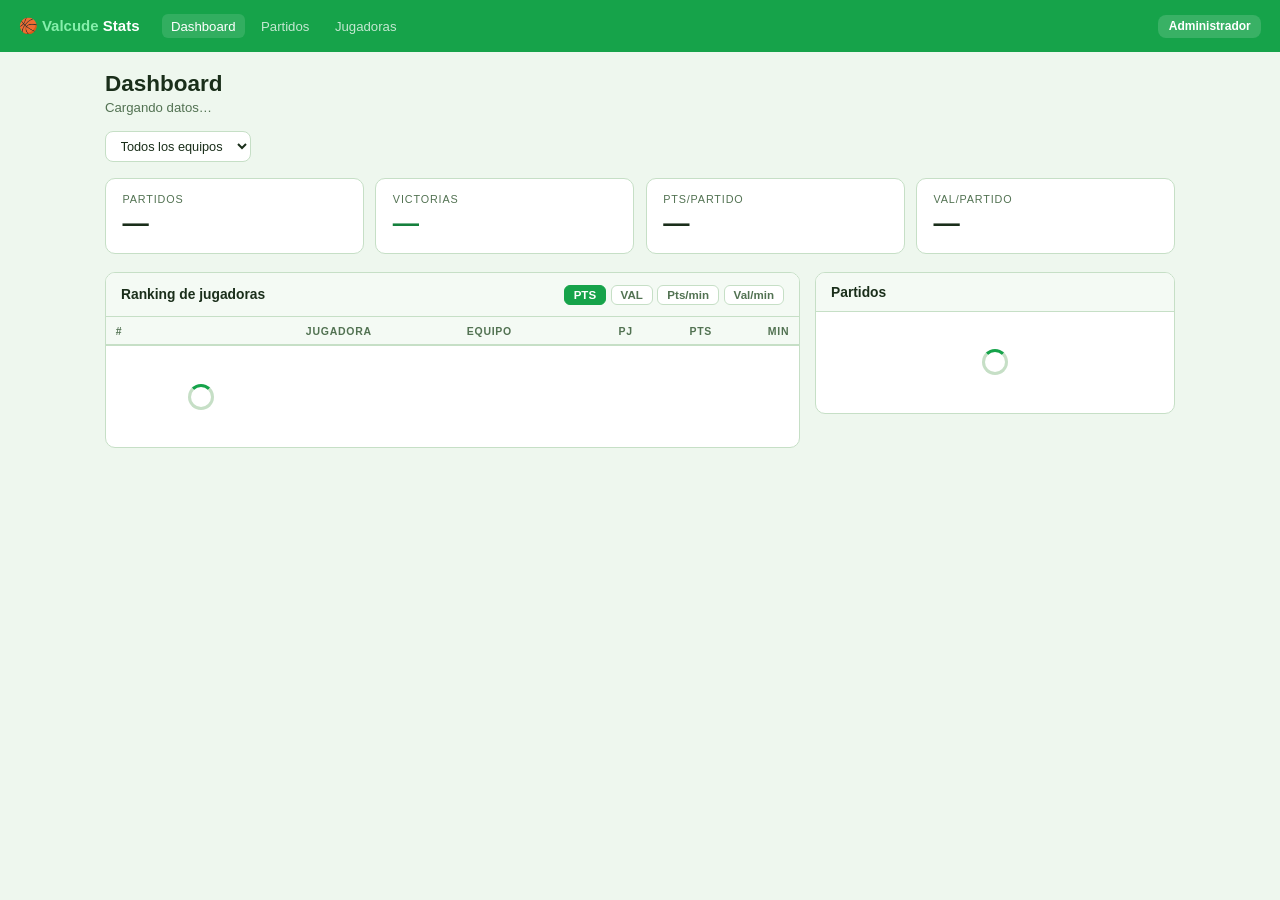
==== commit 4177ee9c: "Fix selector equipos, PIN de acceso y botón Administrador - Fix: selector de equipo convierte value " ====
--- a/index.html
+++ b/index.html
@@ -16,7 +16,7 @@
     <a href="player.html">Jugadoras</a>
   </div>
   <div class="nav-spacer"></div>
-  <a id="nav-import" href="import.html" class="btn btn-primary" style="display:none">+ Importar</a>
+  <a href="import.html" class="btn btn-ghost" style="font-size:.8rem;padding:.3rem .7rem">Administrador</a>
 </nav>
 
 <div class="page">
@@ -83,7 +83,9 @@
 import { getMatches, getLeaderboard, getTeams } from './js/db.js'
 import { updateNavAuth } from './js/auth.js'
 import { fmt, titleCase } from './js/utils.js'
-
+import { requirePin } from './js/pin.js'
+
+requirePin()
 updateNavAuth()
 
 let allMatches    = []
@@ -238,7 +240,7 @@
 })
 
 document.getElementById('teamFilter').addEventListener('change', e => {
-  selectedTeamId = e.target.value || null
+  selectedTeamId = e.target.value ? Number(e.target.value) : null
   render()
 })
 
--- a/css/style.css
+++ b/css/style.css
@@ -10,7 +10,7 @@
   --accent2: #15803d;
   --win:     #15803d;
   --loss:    #dc2626;
-  --nav-bg:  #166534;
+  --nav-bg:  #16a34a;
   --nav-link: rgba(255,255,255,.75);
 }
 
@@ -218,7 +218,7 @@
 .box-table .col-tc    { width: 58px; }
 .box-table .col-val   { width: 46px; }
 .box-table .col-pm    { width: 44px; }
-.box-table .col-ppm   { width: 62px; }
+.box-table .col-ppm   { width: 68px; }
 
 /* ── Columnas responsivas ───────────────────────────── */
 @media (max-width: 640px) {
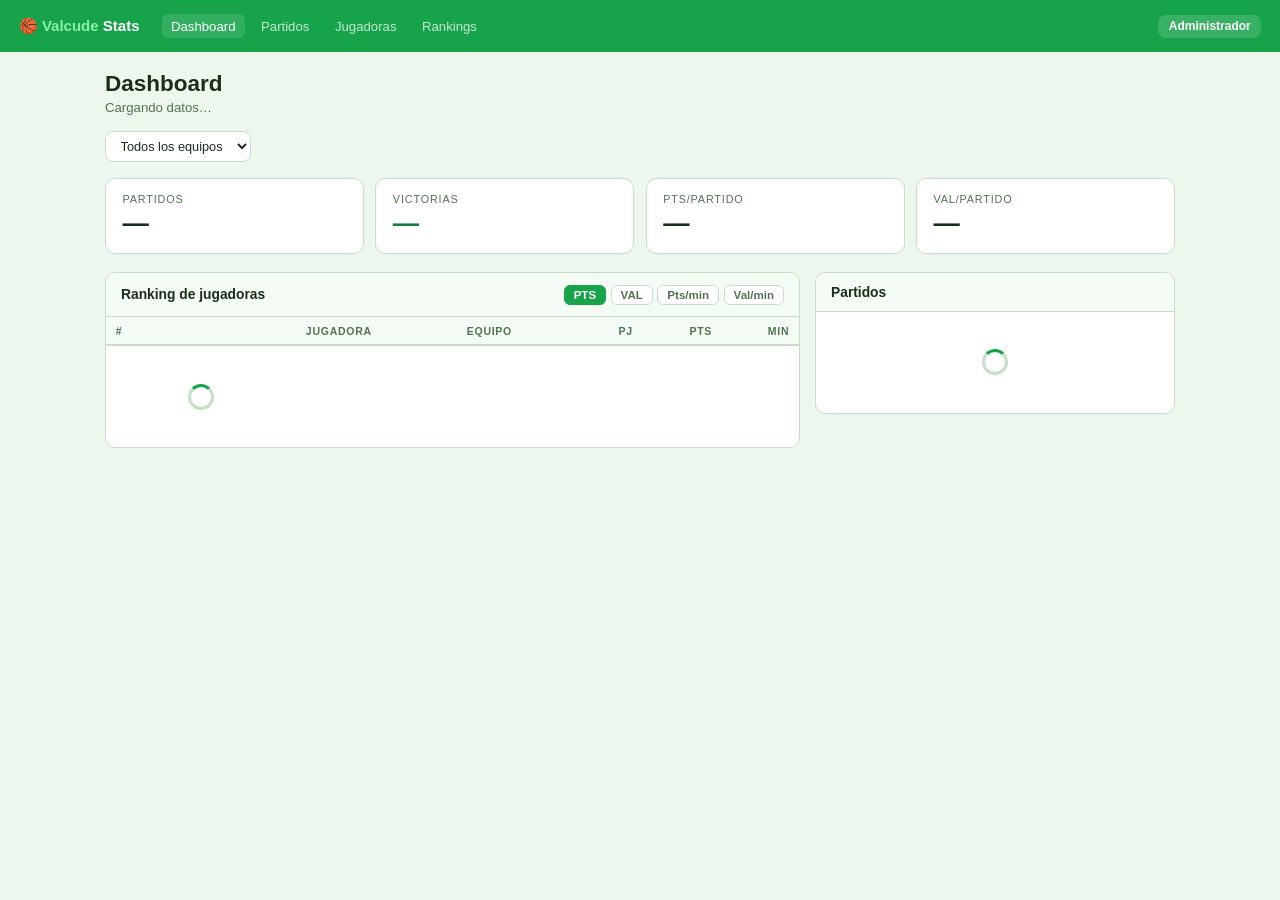
==== commit ed6c9445: "Añadir página Rankings con tabla sortable - Nueva página ranking.html: tabla de jugadoras ordenable " ====
--- a/index.html
+++ b/index.html
@@ -14,6 +14,7 @@
     <a href="index.html" class="active">Dashboard</a>
     <a href="match.html">Partidos</a>
     <a href="player.html">Jugadoras</a>
+    <a href="ranking.html">Rankings</a>
   </div>
   <div class="nav-spacer"></div>
   <a href="import.html" class="btn btn-ghost" style="font-size:.8rem;padding:.3rem .7rem">Administrador</a>
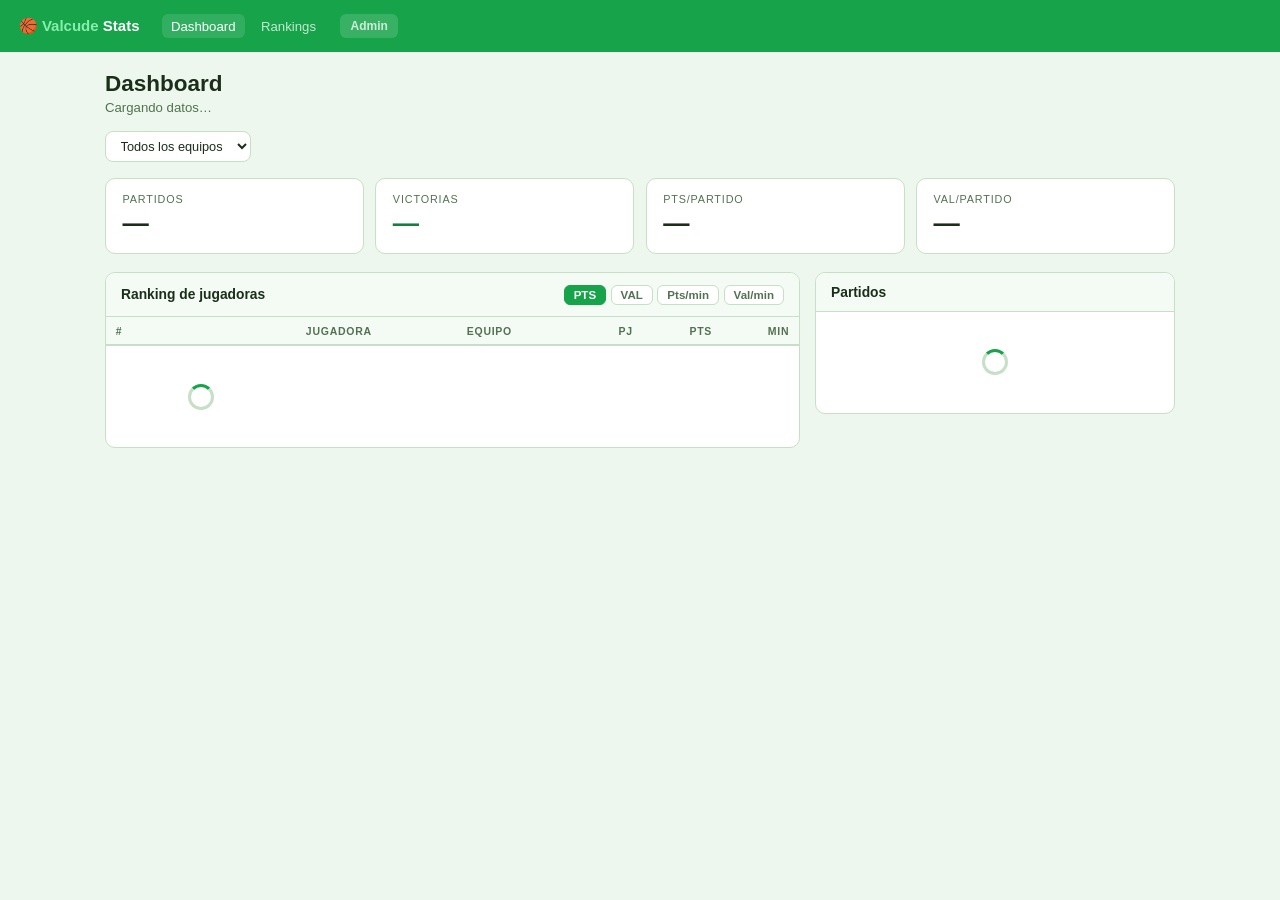
==== commit 3441917c: "Rankings: tercera gráfica TC3, enlace volver en ficha, PIN actualizado - Rankings: añadir gráfico 'T" ====
--- a/index.html
+++ b/index.html
@@ -4,6 +4,13 @@
   <meta charset="UTF-8">
   <meta name="viewport" content="width=device-width, initial-scale=1.0">
   <title>Valcude Stats</title>
+  <link rel="manifest" href="manifest.json">
+  <meta name="theme-color" content="#16a34a">
+  <meta name="mobile-web-app-capable" content="yes">
+  <meta name="apple-mobile-web-app-capable" content="yes">
+  <meta name="apple-mobile-web-app-status-bar-style" content="black-translucent">
+  <meta name="apple-mobile-web-app-title" content="Valcude Stats">
+  <link rel="apple-touch-icon" href="icons/icon.svg">
   <link rel="stylesheet" href="css/style.css">
 </head>
 <body>
@@ -11,13 +18,20 @@
 <nav>
   <div class="nav-logo">🏀 <span>Valcude</span> Stats</div>
   <div class="nav-links">
-    <a href="index.html" class="active">Dashboard</a>
-    <a href="match.html">Partidos</a>
-    <a href="player.html">Jugadoras</a>
-    <a href="ranking.html">Rankings</a>
-  </div>
-  <div class="nav-spacer"></div>
-  <a href="import.html" class="btn btn-ghost" style="font-size:.8rem;padding:.3rem .7rem">Administrador</a>
+    <a href="index.html" class="active">
+      <svg class="nav-icon" viewBox="0 0 20 20" fill="none" stroke="currentColor" stroke-width="1.5" stroke-linecap="round" stroke-linejoin="round" aria-hidden="true"><rect x="2" y="2" width="7" height="7" rx="1.5"/><rect x="11" y="2" width="7" height="7" rx="1.5"/><rect x="2" y="11" width="7" height="7" rx="1.5"/><rect x="11" y="11" width="7" height="7" rx="1.5"/></svg>
+      Dashboard
+    </a>
+    <a href="ranking.html">
+      <svg class="nav-icon" viewBox="0 0 20 20" fill="none" stroke="currentColor" stroke-width="1.5" stroke-linecap="round" stroke-linejoin="round" aria-hidden="true"><rect x="2" y="9" width="4" height="9" rx="1"/><rect x="8" y="4" width="4" height="14" rx="1"/><rect x="14" y="12" width="4" height="6" rx="1"/></svg>
+      Rankings
+    </a>
+    <span class="nav-sep"></span>
+    <a href="import.html" class="nav-admin">
+      <svg class="nav-icon" viewBox="0 0 20 20" fill="none" stroke="currentColor" stroke-width="1.5" stroke-linecap="round" stroke-linejoin="round" aria-hidden="true"><rect x="4" y="9" width="12" height="9" rx="2"/><path d="M7 9V6.5a3 3 0 016 0V9"/></svg>
+      Admin
+    </a>
+  </div>
 </nav>
 
 <div class="page">
@@ -247,5 +261,10 @@
 
 init().catch(console.error)
 </script>
+<script>
+  if ("serviceWorker" in navigator) {
+    navigator.serviceWorker.register("./sw.js").catch(() => {})
+  }
+</script>
 </body>
 </html>
--- a/css/style.css
+++ b/css/style.css
@@ -60,6 +60,22 @@
 }
 .nav-spacer { flex: 1; }
 
+/* ── Nav: icon + sep + admin (desktop) ──────────────── */
+.nav-icon { display: none; }
+.nav-sep  { flex: 1; }
+.nav-links .nav-admin {
+  background: rgba(255,255,255,.15);
+  padding: .3rem .7rem;
+  border-radius: 6px;
+  font-size: .8rem;
+  font-weight: 600;
+}
+.nav-links .nav-admin:hover {
+  background: rgba(255,255,255,.25);
+  color: #fff;
+  text-decoration: none;
+}
+
 /* ── Buttons ────────────────────────────────────────── */
 .btn {
   display: inline-flex;
@@ -127,7 +143,8 @@
   margin-bottom: .35rem;
 }
 .stat-card .value { font-size: 1.75rem; font-weight: 700; line-height: 1; }
-.stat-card .sub   { font-size: .78rem; color: var(--text2); margin-top: .2rem; }
+.stat-card .sub      { font-size: .78rem; color: var(--text2); margin-top: .2rem; }
+.stat-card .rank-pos { font-size: .72rem; font-weight: 700; color: #d4a017; margin-top: .15rem; line-height: 1; }
 
 /* ── Two-column layout ──────────────────────────────── */
 .two-col {
@@ -423,3 +440,50 @@
   padding: 2rem;
   font-size: .9rem;
 }
+
+/* ── Nav inferior — sólo móvil ──────────────────────── */
+@media (max-width: 640px) {
+  body { overflow-x: hidden; padding-bottom: calc(62px + env(safe-area-inset-bottom, 0px)); }
+
+  nav {
+    position: fixed; top: auto; bottom: 0; left: 0; right: 0; width: 100%;
+    height: auto; padding: 0; gap: 0;
+    border-top: 1px solid rgba(255,255,255,.18);
+    box-shadow: 0 -2px 16px rgba(0,0,0,.18);
+  }
+
+  .nav-logo { display: none !important; }
+  .nav-sep  { display: none !important; }
+
+  .nav-links { width: 100%; gap: 0; justify-content: stretch; }
+
+  .nav-links a,
+  .nav-links .nav-admin {
+    flex: 1;
+    display: flex; flex-direction: column;
+    align-items: center; justify-content: center;
+    padding: .45rem .25rem calc(.45rem + env(safe-area-inset-bottom, 0px));
+    gap: .2rem;
+    font-size: .62rem; font-weight: 600;
+    letter-spacing: .04em; text-transform: uppercase;
+    border-radius: 0 !important; background: transparent !important;
+    color: rgba(255,255,255,.5);
+    border-top: 2px solid transparent;
+    transition: color .15s, border-color .15s;
+    text-decoration: none !important;
+  }
+  .nav-links a.active,
+  .nav-links .nav-admin.active {
+    color: #fff;
+    border-top-color: rgba(255,255,255,.85);
+  }
+  .nav-links a:hover,
+  .nav-links .nav-admin:hover {
+    color: rgba(255,255,255,.8) !important;
+    text-decoration: none !important;
+  }
+
+  .nav-icon { display: block; width: 22px; height: 22px; }
+
+  .chart-wrap { height: 260px !important; }
+}
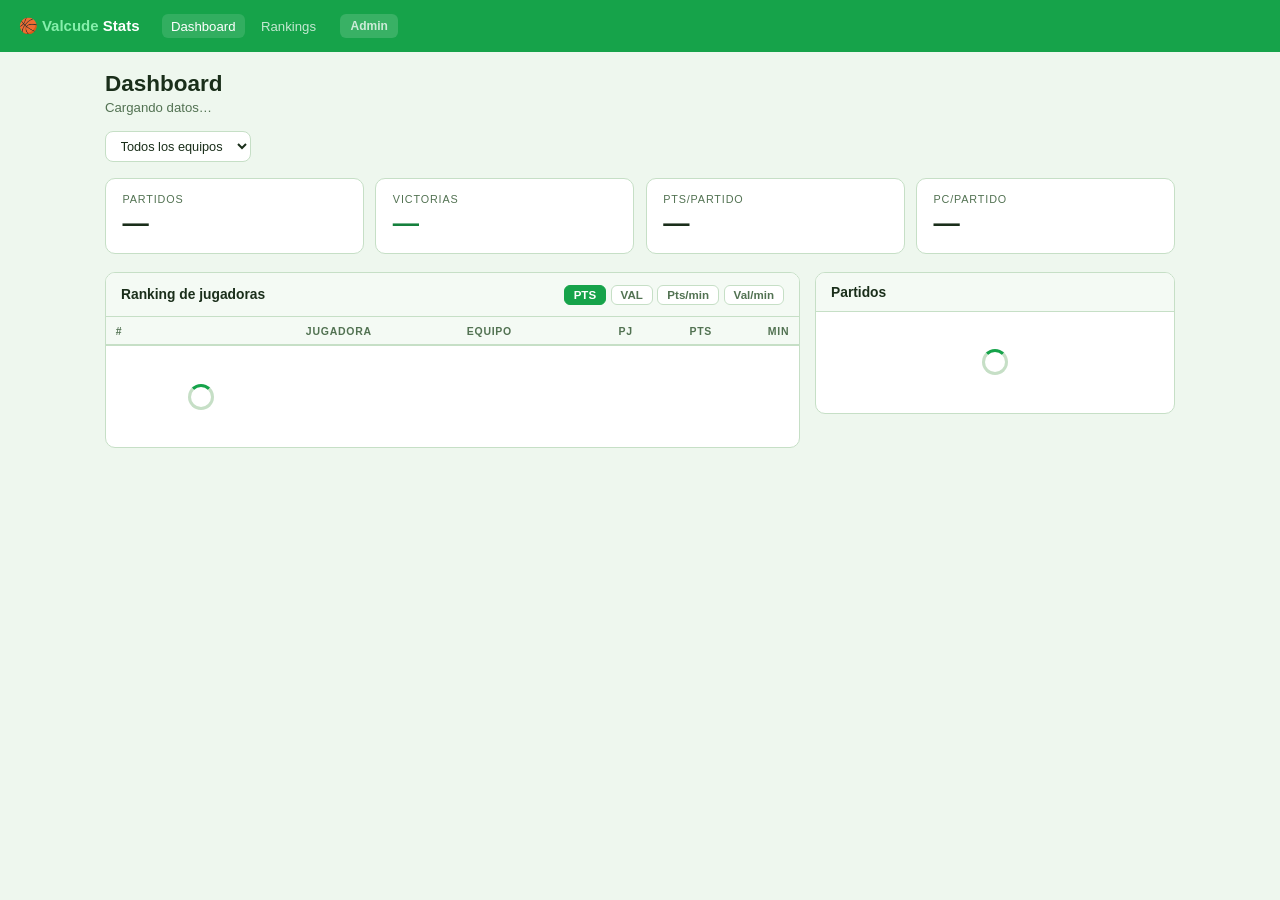
==== commit d6ed18f6: "fix: PC/partido en dashboard y rival correcto en ficha de jugadora - index.html: 4ª tarjeta cambia d" ====
--- a/index.html
+++ b/index.html
@@ -52,7 +52,7 @@
     <div class="stat-card"><div class="label">Partidos</div><div class="value" id="c-games">—</div></div>
     <div class="stat-card"><div class="label">Victorias</div><div class="value result-win" id="c-wins">—</div><div class="sub" id="c-record"></div></div>
     <div class="stat-card"><div class="label">Pts/partido</div><div class="value" id="c-ppg">—</div></div>
-    <div class="stat-card"><div class="label">Val/partido</div><div class="value" id="c-vpg">—</div></div>
+    <div class="stat-card"><div class="label">PC/partido</div><div class="value" id="c-vpg">—</div></div>
   </div>
 
   <div class="two-col">
@@ -159,14 +159,15 @@
   const leaders = filteredLeaderboard()
 
   // Summary cards
-  let wins = 0, totalPts = 0
+  let wins = 0, totalPts = 0, totalAgainst = 0
   for (const m of matches) {
     if (selectedTeamId) {
       const isT1  = m.team1?.id === selectedTeamId
       const myPts = isT1 ? m.team1_score : m.team2_score
       const thPts = isT1 ? m.team2_score : m.team1_score
       if (myPts > thPts) wins++
-      totalPts += myPts || 0
+      totalPts     += myPts || 0
+      totalAgainst += thPts || 0
     }
   }
 
@@ -186,11 +187,11 @@
     ? fmt(totalPts / matches.length, 1)
     : '—'
 
-  // Val/partido = media de avg_val de jugadoras del equipo
-  const avgVal = leaders.length
-    ? leaders.reduce((s, p) => s + (p.avg_val || 0), 0) / leaders.length
+  // PC/partido = puntos encajados por partido
+  const avgAgainst = selectedTeamId && matches.length
+    ? totalAgainst / matches.length
     : null
-  document.getElementById('c-vpg').textContent = avgVal != null ? fmt(avgVal, 1) : '—'
+  document.getElementById('c-vpg').textContent = avgAgainst != null ? fmt(avgAgainst, 1) : '—'
 
   renderLeader(leaders)
   renderMatches(matches)
--- a/css/style.css
+++ b/css/style.css
@@ -443,7 +443,7 @@
 
 /* ── Nav inferior — sólo móvil ──────────────────────── */
 @media (max-width: 640px) {
-  body { overflow-x: hidden; padding-bottom: calc(62px + env(safe-area-inset-bottom, 0px)); }
+  body { overflow-x: hidden; padding-bottom: calc(88px + env(safe-area-inset-bottom, 0px)); }
 
   nav {
     position: fixed; top: auto; bottom: 0; left: 0; right: 0; width: 100%;
@@ -462,9 +462,9 @@
     flex: 1;
     display: flex; flex-direction: column;
     align-items: center; justify-content: center;
-    padding: .45rem .25rem calc(.45rem + env(safe-area-inset-bottom, 0px));
-    gap: .2rem;
-    font-size: .62rem; font-weight: 600;
+    padding: .75rem .25rem calc(.75rem + env(safe-area-inset-bottom, 0px));
+    gap: .3rem;
+    font-size: .68rem; font-weight: 600;
     letter-spacing: .04em; text-transform: uppercase;
     border-radius: 0 !important; background: transparent !important;
     color: rgba(255,255,255,.5);
@@ -483,7 +483,7 @@
     text-decoration: none !important;
   }
 
-  .nav-icon { display: block; width: 22px; height: 22px; }
+  .nav-icon { display: block; width: 26px; height: 26px; }
 
   .chart-wrap { height: 260px !important; }
 }
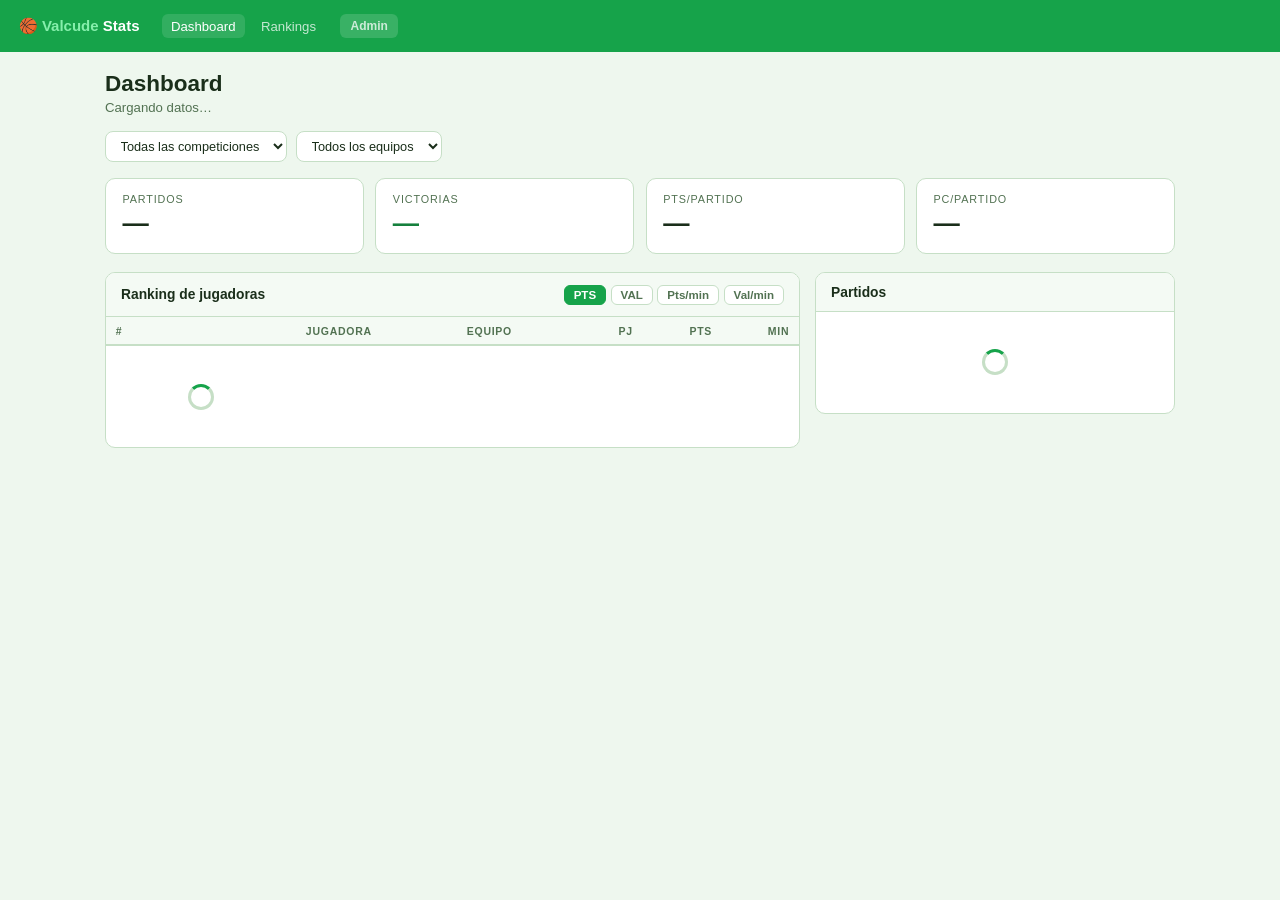
==== commit 97cc15a3: "feat: filtro de competición en dashboard, rankings e importador - import.html: selector de competici" ====
--- a/index.html
+++ b/index.html
@@ -40,8 +40,11 @@
     <p id="subtitle">Cargando datos…</p>
   </div>
 
-  <!-- Filtro de equipo -->
+  <!-- Filtros -->
   <div class="filters">
+    <select id="compFilter">
+      <option value="">Todas las competiciones</option>
+    </select>
     <select id="teamFilter">
       <option value="">Todos los equipos</option>
     </select>
@@ -95,7 +98,7 @@
 </div>
 
 <script type="module">
-import { getMatches, getLeaderboard, getTeams } from './js/db.js'
+import { getMatches, getLeaderboard, getTeams, getCompetitions } from './js/db.js'
 import { updateNavAuth } from './js/auth.js'
 import { fmt, titleCase } from './js/utils.js'
 import { requirePin } from './js/pin.js'
@@ -103,16 +106,18 @@
 requirePin()
 updateNavAuth()
 
-let allMatches    = []
-let leaderboard   = []
-let allTeams      = []
-let selectedTeamId = null
-let currentStat    = 'avg_pts'
-let currentDec     = 1
+let allMatches     = []
+let leaderboard    = []
+let allTeams       = []
+let selectedTeamId  = null
+let selectedCompId  = null
+let currentStat     = 'avg_pts'
+let currentDec      = 1
 
 async function init() {
-  const [teams, matches, leaders] = await Promise.all([
+  const [teams, comps, matches, leaders] = await Promise.all([
     getTeams(),
+    getCompetitions(),
     getMatches(),
     getLeaderboard(),
   ])
@@ -121,19 +126,28 @@
   allMatches  = matches
   leaderboard = leaders
 
+  // Selector de competición
+  const compSel = document.getElementById('compFilter')
+  for (const c of comps) {
+    const opt = document.createElement('option')
+    opt.value = c.id
+    opt.textContent = `${c.name} ${c.season}`
+    compSel.appendChild(opt)
+  }
+
   // Selector de equipo
-  const sel = document.getElementById('teamFilter')
+  const teamSel = document.getElementById('teamFilter')
   for (const t of teams) {
     const opt = document.createElement('option')
     opt.value = t.id
     opt.textContent = titleCase(t.name)
-    sel.appendChild(opt)
+    teamSel.appendChild(opt)
   }
 
   // Default: primer Valcude encontrado
   const valcude = teams.find(t => t.name === 'VALCUDE ALCOBENDAS')
   if (valcude) {
-    sel.value = valcude.id
+    teamSel.value = valcude.id
     selectedTeamId = valcude.id
   }
 
@@ -142,15 +156,19 @@
 
 /* ── Filtros ─────────────────────────────────────────── */
 function filteredMatches() {
-  if (!selectedTeamId) return allMatches
-  return allMatches.filter(m =>
+  let ms = allMatches
+  if (selectedCompId) ms = ms.filter(m => m.competition?.id === selectedCompId)
+  if (selectedTeamId) ms = ms.filter(m =>
     m.team1?.id === selectedTeamId || m.team2?.id === selectedTeamId
   )
+  return ms
 }
 
 function filteredLeaderboard() {
-  if (!selectedTeamId) return leaderboard
-  return leaderboard.filter(p => p.player?.team?.id === selectedTeamId)
+  // El leaderboard ya viene filtrado por competición desde la carga
+  let lb = leaderboard
+  if (selectedTeamId) lb = lb.filter(p => p.player?.team?.id === selectedTeamId)
+  return lb
 }
 
 /* ── Render ──────────────────────────────────────────── */
@@ -255,6 +273,17 @@
   renderLeader(filteredLeaderboard())
 })
 
+document.getElementById('compFilter').addEventListener('change', async e => {
+  selectedCompId = e.target.value ? Number(e.target.value) : null
+  const [matches, leaders] = await Promise.all([
+    getMatches({ competitionId: selectedCompId }),
+    getLeaderboard({ competitionId: selectedCompId }),
+  ])
+  allMatches  = matches
+  leaderboard = leaders
+  render()
+})
+
 document.getElementById('teamFilter').addEventListener('change', e => {
   selectedTeamId = e.target.value ? Number(e.target.value) : null
   render()
--- a/css/style.css
+++ b/css/style.css
@@ -144,7 +144,7 @@
 }
 .stat-card .value { font-size: 1.75rem; font-weight: 700; line-height: 1; }
 .stat-card .sub      { font-size: .78rem; color: var(--text2); margin-top: .2rem; }
-.stat-card .rank-pos { font-size: .72rem; font-weight: 700; color: #d4a017; margin-top: .15rem; line-height: 1; }
+.rank-pos { font-size: .72rem; font-weight: 700; color: #d4a017; margin-top: .15rem; line-height: 1; }
 
 /* ── Two-column layout ──────────────────────────────── */
 .two-col {
